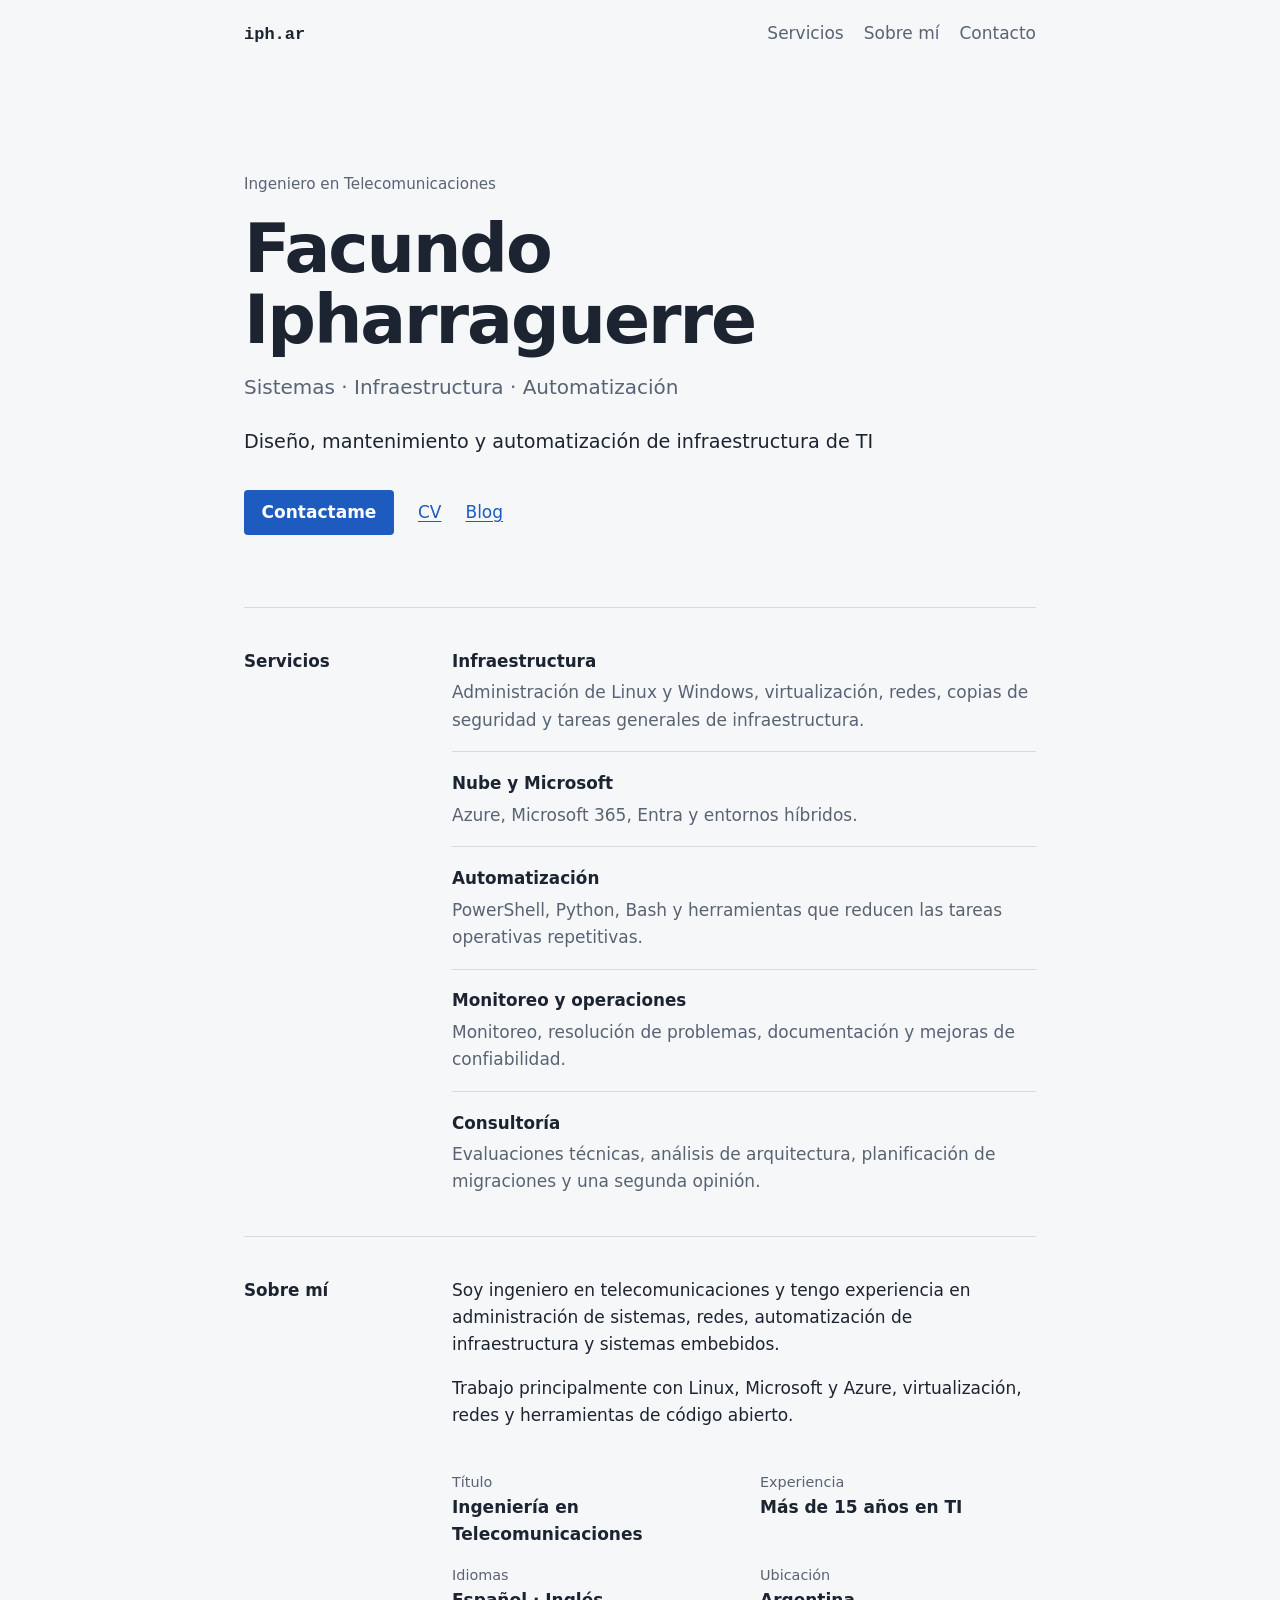
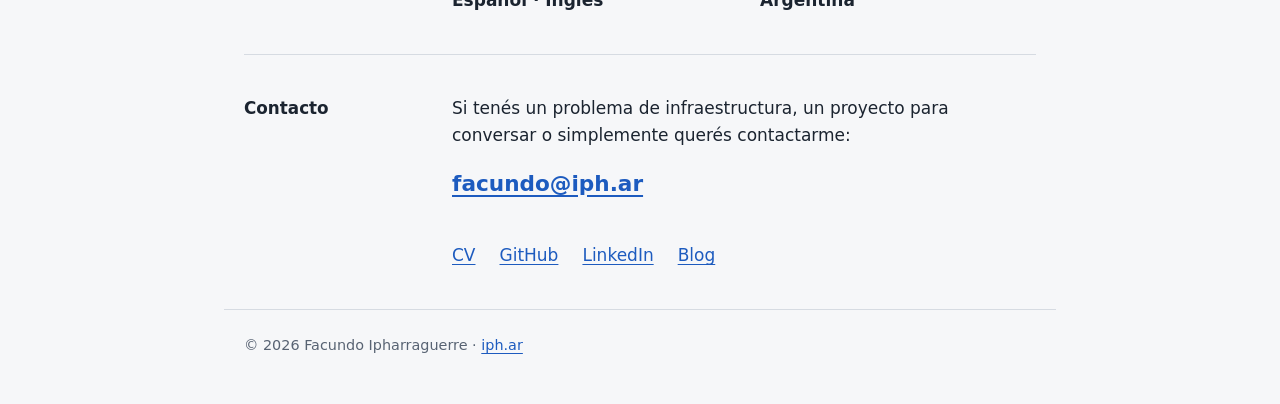
==== index_es.html @ 55589c00 "fixed languages routing" ====
<!doctype html>
<html lang="es">
<head>
    <meta charset="utf-8">
    <meta name="viewport" content="width=device-width, initial-scale=1">

    <title>Facundo Ipharraguerre — Sistemas e infraestructura</title>
    <meta name="description"
          content="Facundo Ipharraguerre — Ingeniero en Telecomunicaciones especializado en sistemas, infraestructura y automatización.">

    <link rel="stylesheet" href="style.css">
</head>

<body>

<header class="site-header">
    <nav>
        <a href="/" class="site-name">iph.ar</a>

        <div class="nav-links">
            <a href="#services">Servicios</a>
            <a href="#about">Sobre mí</a>
            <a href="#contact">Contacto</a>
        </div>
    </nav>
</header>


<main>

    <!-- Presentación -->

    <section id="hero">
        <p class="eyebrow">Ingeniero en Telecomunicaciones</p>

        <h1>Facundo Ipharraguerre</h1>

        <p class="tagline">
            Sistemas · Infraestructura · Automatización
        </p>

        <p class="intro">
            Diseño, mantenimiento y automatización de infraestructura de TI
        </p>

        <div class="hero-links">
            <a href="#contact">Contactame</a>
            <a href="https://facundo.iph.ar">CV</a>
            <a href="https://blog.iph.ar">Blog</a>
        </div>
    </section>


    <!-- Servicios -->

    <section id="services">
        <h2>Servicios</h2>

        <div class="service-list">

            <article>
                <h3>Infraestructura</h3>
                <p>
                    Administración de Linux y Windows, virtualización,
                    redes, copias de seguridad y tareas generales de infraestructura.
                </p>
            </article>

            <article>
                <h3>Nube y Microsoft</h3>
                <p>
                    Azure, Microsoft 365, Entra y entornos híbridos.
                </p>
            </article>

            <article>
                <h3>Automatización</h3>
                <p>
                    PowerShell, Python, Bash y herramientas que reducen
                    las tareas operativas repetitivas.
                </p>
            </article>

            <article>
                <h3>Monitoreo y operaciones</h3>
                <p>
                    Monitoreo, resolución de problemas, documentación y
                    mejoras de confiabilidad.
                </p>
            </article>

            <article>
                <h3>Consultoría</h3>
                <p>
                    Evaluaciones técnicas, análisis de arquitectura,
                    planificación de migraciones y una segunda opinión.
                </p>
            </article>

        </div>
    </section>


    <!-- Sobre mí -->

    <section id="about">
        <h2>Sobre mí</h2>

        <p>
            Soy ingeniero en telecomunicaciones y tengo experiencia en
            administración de sistemas, redes, automatización de infraestructura
            y sistemas embebidos.
        </p>

        <p>
            Trabajo principalmente con Linux, Microsoft y Azure,
            virtualización, redes y herramientas de código abierto.
        </p>

        <dl class="facts">
            <div>
                <dt>Título</dt>
                <dd>Ingeniería en Telecomunicaciones</dd>
            </div>

            <div>
                <dt>Experiencia</dt>
                <dd>Más de 15 años en TI</dd>
            </div>

            <div>
                <dt>Idiomas</dt>
                <dd>Español · Inglés</dd>
            </div>

            <div>
                <dt>Ubicación</dt>
                <dd>Argentina</dd>
            </div>
        </dl>
    </section>


    <!-- Contacto -->

    <section id="contact">
        <h2>Contacto</h2>

        <p>
            Si tenés un problema de infraestructura, un proyecto para conversar
            o simplemente querés contactarme:
        </p>

        <p>
            <a href="mailto:facundo@iph.ar">facundo@iph.ar</a>
        </p>

        <nav class="contact-links" aria-label="Enlaces externos">
            <a href="/cv/">CV</a>
            <a href="#">GitHub</a>
            <a href="#">LinkedIn</a>
            <a href="https://blog.iph.ar">Blog</a>
        </nav>
    </section>

</main>


<footer>
    <p>
        © 2026 Facundo Ipharraguerre · <a href="/">iph.ar</a>
    </p>
</footer>

</body>
</html>
---- style.css ----
/* iph.ar landing page
   No web fonts, no JS, no dependencies. Light/dark follows the OS. */

:root {
  color-scheme: light dark;

  --bg: #f6f7f9;
  --text: #1b2430;
  --muted: #586373;
  --rule: #d6dbe2;
  --accent: #1d5bbf;
  --accent-text: #ffffff;

  --sans: system-ui, -apple-system, "Segoe UI", Roboto, "Helvetica Neue", Arial, sans-serif;
  --mono: ui-monospace, "SF Mono", "Cascadia Mono", Consolas, monospace;
}

@media (prefers-color-scheme: dark) {
  :root {
    --bg: #12161c;
    --text: #e4e8ee;
    --muted: #9aa5b4;
    --rule: #2a323d;
    --accent: #7fa8f0;
    --accent-text: #0e1218;
  }
}

/* Base */

*, *::before, *::after { box-sizing: border-box; }

html { -webkit-text-size-adjust: 100%; }

@media (prefers-reduced-motion: no-preference) {
  html { scroll-behavior: smooth; }
}

body {
  margin: 0;
  background: var(--bg);
  color: var(--text);
  font: 1.0625rem/1.6 var(--sans);
}

/* One shared column for header, main and footer */
.site-header nav,
main,
footer {
  max-width: 52rem;
  margin-inline: auto;
  padding-inline: 1.25rem;
}

main p { max-width: 40rem; }

a {
  color: var(--accent);
  text-underline-offset: 0.2em;
}

a:hover { text-decoration-thickness: 2px; }

:focus-visible {
  outline: 2px solid var(--accent);
  outline-offset: 3px;
  border-radius: 2px;
}

/* Header */

.site-header nav {
  display: flex;
  flex-wrap: wrap;
  justify-content: space-between;
  align-items: baseline;
  gap: 0.5rem 2rem;
  padding-block: 1.25rem;
}

.site-name {
  font-family: var(--mono);
  font-weight: 600;
  color: var(--text);
  text-decoration: none;
}

.nav-links {
  display: flex;
  flex-wrap: wrap;
  gap: 0.25rem 1.25rem;
}

.nav-links a {
  color: var(--muted);
  text-decoration: none;
}

.nav-links a:hover { color: var(--text); }

/* Hero */

#hero {
  padding-block: clamp(3rem, 10vw, 6.5rem) clamp(2.5rem, 7vw, 4.5rem);
}

.eyebrow {
  margin: 0 0 1rem;
  color: var(--muted);
  font-size: 0.95rem;
}

h1 {
  margin: 0;
  font-size: clamp(2.4rem, 8vw, 4.25rem);
  line-height: 1.05;
  letter-spacing: -0.03em;
  font-weight: 700;
}

.tagline {
  margin: 1rem 0 0;
  font-size: 1.25rem;
  color: var(--muted);
}

.intro {
  margin: 1.5rem 0 0;
  font-size: 1.2rem;
}

.hero-links {
  display: flex;
  flex-wrap: wrap;
  align-items: center;
  gap: 0.75rem 1.5rem;
  margin-top: 2rem;
}

.hero-links a:first-child {
  padding: 0.55rem 1.1rem;
  border-radius: 4px;
  background: var(--accent);
  color: var(--accent-text);
  font-weight: 600;
  text-decoration: none;
}

.hero-links a:first-child:hover { opacity: 0.9; }

/* Sections: heading in a left column, content on the right */

main > section:not(#hero) {
  display: grid;
  grid-template-columns: 11rem minmax(0, 1fr);
  column-gap: 2rem;
  padding-block: 2.5rem;
  border-top: 1px solid var(--rule);
}

main > section:not(#hero) > h2 {
  grid-column: 1;
  margin: 0;
  font-size: 1.05rem;
  font-weight: 600;
}

main > section:not(#hero) > :not(h2) { grid-column: 2; }

section p { margin: 0 0 1em; }
section p:last-child { margin-bottom: 0; }

/* Services and projects: plain rows, no cards */

article {
  padding-block: 1.1rem;
  border-bottom: 1px solid var(--rule);
}

article:first-child { padding-top: 0; }

article:last-child {
  padding-bottom: 0;
  border-bottom: 0;
}

article h3 {
  margin: 0 0 0.3rem;
  font-size: 1.05rem;
}

article p {
  margin: 0;
  color: var(--muted);
}

.project-list a {
  display: inline-block;
  margin-top: 0.5rem;
  font-size: 0.95rem;
}

/* About facts */

.facts {
  display: grid;
  grid-template-columns: repeat(auto-fit, minmax(11rem, 1fr));
  gap: 1rem 2rem;
  margin: 1.5rem 0 0;
}

.facts dt {
  color: var(--muted);
  font-size: 0.9rem;
}

.facts dd {
  margin: 0;
  font-weight: 600;
}

/* Contact */

#contact p a[href^="mailto:"] {
  font-size: 1.35rem;
  font-weight: 600;
}

.contact-links {
  display: flex;
  flex-wrap: wrap;
  gap: 0.5rem 1.5rem;
  margin-top: 1.5rem;
}

/* Footer */

footer {
  padding-block: 1.5rem 3rem;
  border-top: 1px solid var(--rule);
  color: var(--muted);
  font-size: 0.9rem;
}

footer p { margin: 0; }

/* Narrow screens: stack heading above content */

@media (max-width: 40rem) {
  main > section:not(#hero) {
    grid-template-columns: 1fr;
  }

  main > section:not(#hero) > h2 { margin-bottom: 1rem; }
  main > section:not(#hero) > :not(h2) { grid-column: 1; }
}
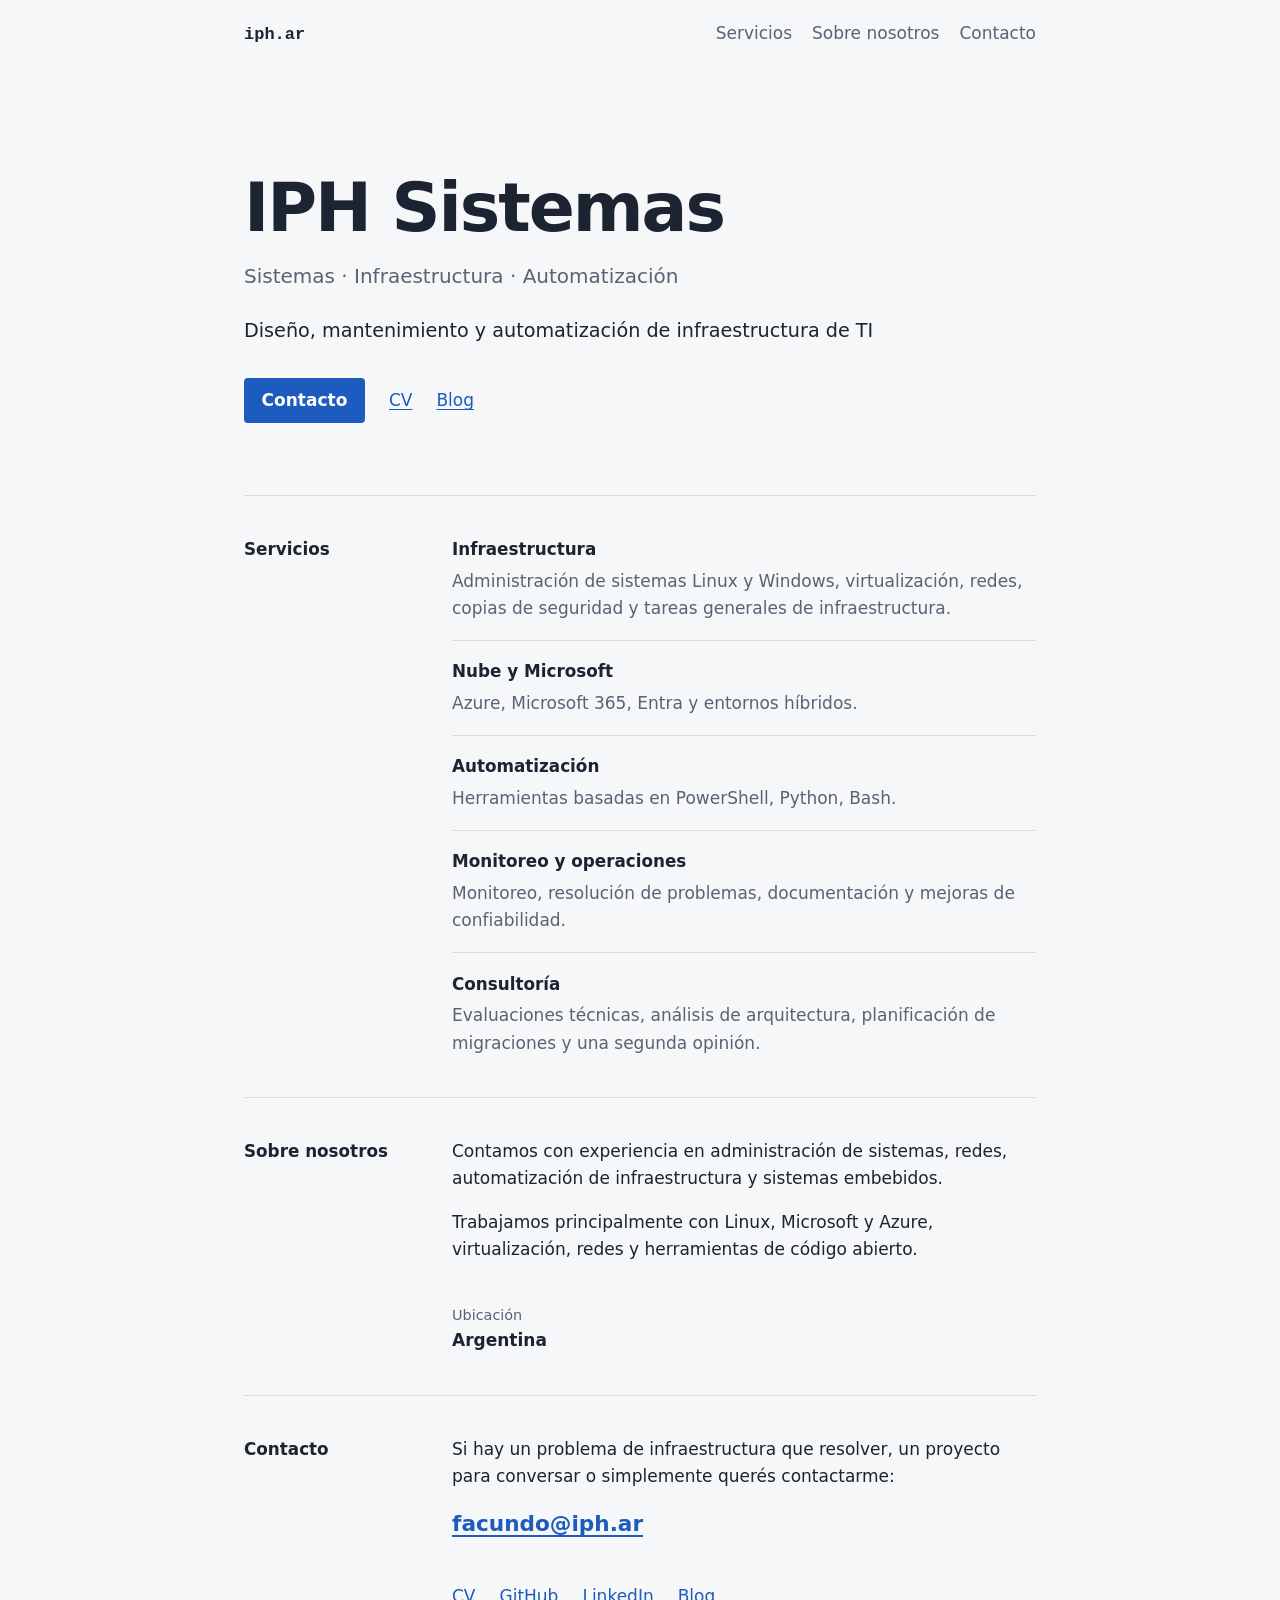
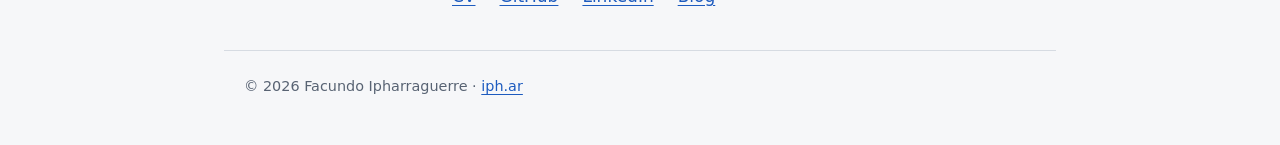
==== commit c5fc48d5: "fixed layout" ====
--- a/index_es.html
+++ b/index_es.html
@@ -4,9 +4,9 @@
     <meta charset="utf-8">
     <meta name="viewport" content="width=device-width, initial-scale=1">
 
-    <title>Facundo Ipharraguerre — Sistemas e infraestructura</title>
+    <title>IPH Sistemas</title>
     <meta name="description"
-          content="Facundo Ipharraguerre — Ingeniero en Telecomunicaciones especializado en sistemas, infraestructura y automatización.">
+          content="sistemas, infraestructura y automatización.">
 
     <link rel="stylesheet" href="style.css">
 </head>
@@ -19,7 +19,7 @@
 
         <div class="nav-links">
             <a href="#services">Servicios</a>
-            <a href="#about">Sobre mí</a>
+            <a href="#about">Sobre nosotros</a>
             <a href="#contact">Contacto</a>
         </div>
     </nav>
@@ -31,9 +31,7 @@
     <!-- Presentación -->
 
     <section id="hero">
-        <p class="eyebrow">Ingeniero en Telecomunicaciones</p>
-
-        <h1>Facundo Ipharraguerre</h1>
+	<h1>IPH Sistemas</h1>
 
         <p class="tagline">
             Sistemas · Infraestructura · Automatización
@@ -44,7 +42,7 @@
         </p>
 
         <div class="hero-links">
-            <a href="#contact">Contactame</a>
+            <a href="#contact">Contacto</a>
             <a href="https://facundo.iph.ar">CV</a>
             <a href="https://blog.iph.ar">Blog</a>
         </div>
@@ -61,7 +59,7 @@
             <article>
                 <h3>Infraestructura</h3>
                 <p>
-                    Administración de Linux y Windows, virtualización,
+                    Administración de sistemas Linux y Windows, virtualización,
                     redes, copias de seguridad y tareas generales de infraestructura.
                 </p>
             </article>
@@ -76,8 +74,7 @@
             <article>
                 <h3>Automatización</h3>
                 <p>
-                    PowerShell, Python, Bash y herramientas que reducen
-                    las tareas operativas repetitivas.
+                    Herramientas basadas en PowerShell, Python, Bash.
                 </p>
             </article>
 
@@ -101,38 +98,21 @@
     </section>
 
 
-    <!-- Sobre mí -->
+    <!-- Sobre el proyecto -->
 
     <section id="about">
-        <h2>Sobre mí</h2>
+        <h2>Sobre nosotros</h2>
 
         <p>
-            Soy ingeniero en telecomunicaciones y tengo experiencia en
-            administración de sistemas, redes, automatización de infraestructura
-            y sistemas embebidos.
+            Contamos con experiencia en administración de sistemas, redes, automatización de infraestructura y sistemas embebidos.
         </p>
 
         <p>
-            Trabajo principalmente con Linux, Microsoft y Azure,
+            Trabajamos principalmente con Linux, Microsoft y Azure,
             virtualización, redes y herramientas de código abierto.
         </p>
 
         <dl class="facts">
-            <div>
-                <dt>Título</dt>
-                <dd>Ingeniería en Telecomunicaciones</dd>
-            </div>
-
-            <div>
-                <dt>Experiencia</dt>
-                <dd>Más de 15 años en TI</dd>
-            </div>
-
-            <div>
-                <dt>Idiomas</dt>
-                <dd>Español · Inglés</dd>
-            </div>
-
             <div>
                 <dt>Ubicación</dt>
                 <dd>Argentina</dd>
@@ -147,8 +127,7 @@
         <h2>Contacto</h2>
 
         <p>
-            Si tenés un problema de infraestructura, un proyecto para conversar
-            o simplemente querés contactarme:
+            Si hay un problema de infraestructura que resolver, un proyecto para conversar o simplemente querés contactarme:
         </p>
 
         <p>
@@ -156,9 +135,9 @@
         </p>
 
         <nav class="contact-links" aria-label="Enlaces externos">
-            <a href="/cv/">CV</a>
-            <a href="#">GitHub</a>
-            <a href="#">LinkedIn</a>
+            <a href="https://facundo.iph.ar/">CV</a>
+            <a href="https://github.com/fipharraguerre">GitHub</a>
+            <a href="https://www.linkedin.com/in/fipharraguerre/">LinkedIn</a>
             <a href="https://blog.iph.ar">Blog</a>
         </nav>
     </section>
--- a/style.css
+++ b/style.css
@@ -170,7 +170,7 @@
 section p { margin: 0 0 1em; }
 section p:last-child { margin-bottom: 0; }
 
-/* Services and projects: plain rows, no cards */
+/* Services and projects */
 
 article {
   padding-block: 1.1rem;
@@ -192,6 +192,24 @@
 article p {
   margin: 0;
   color: var(--muted);
+}
+
+#services .service-cards {
+  display: grid;
+  grid-template-columns: repeat(2, minmax(0, 1fr));
+  gap: 0.75rem;
+}
+
+#services .service-cards article {
+  padding: 0.8rem 0.9rem;
+  border: 1px solid var(--rule);
+  border-radius: 4px;
+}
+
+#services .service-cards article:first-child,
+#services .service-cards article:last-child {
+  padding: 0.8rem 0.9rem;
+  border-bottom: 1px solid var(--rule);
 }
 
 .project-list a {
@@ -254,3 +272,7 @@
   main > section:not(#hero) > h2 { margin-bottom: 1rem; }
   main > section:not(#hero) > :not(h2) { grid-column: 1; }
 }
+
+@media (max-width: 32rem) {
+  #services .service-cards { grid-template-columns: 1fr; }
+}
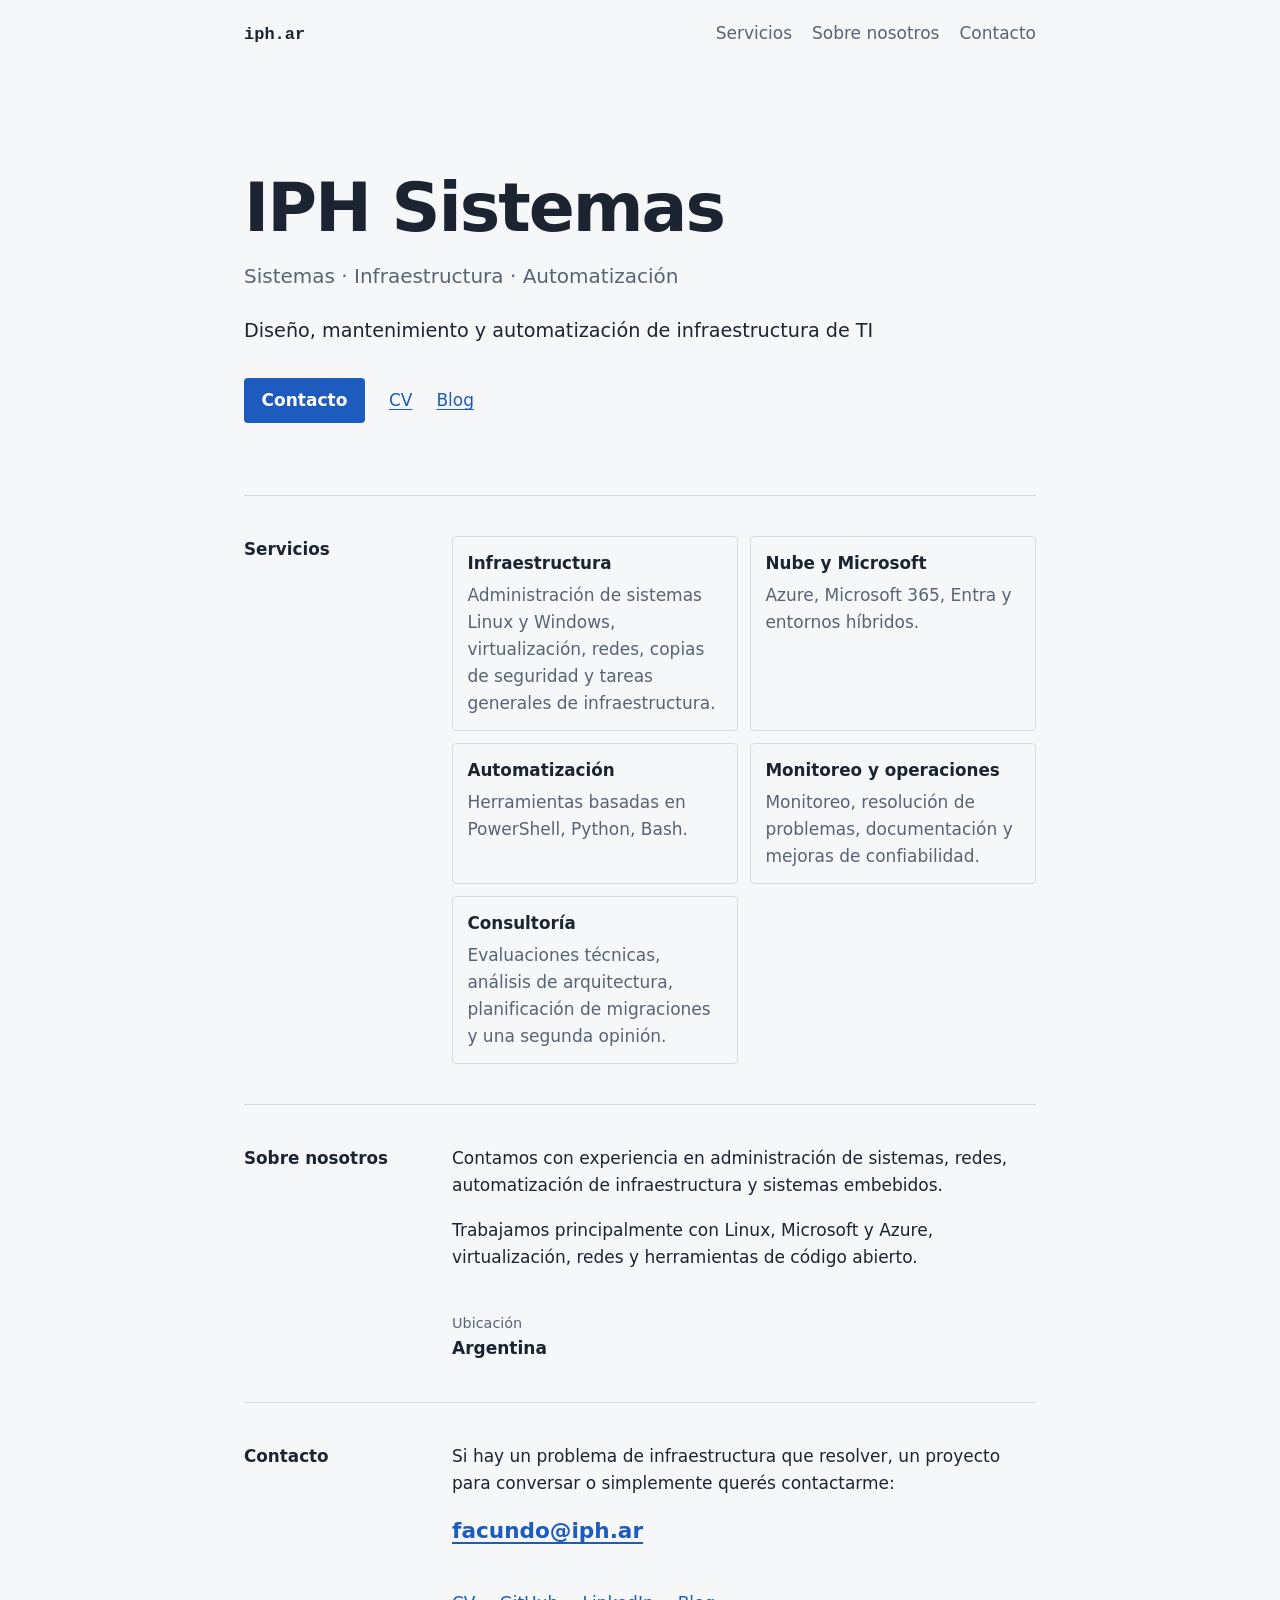
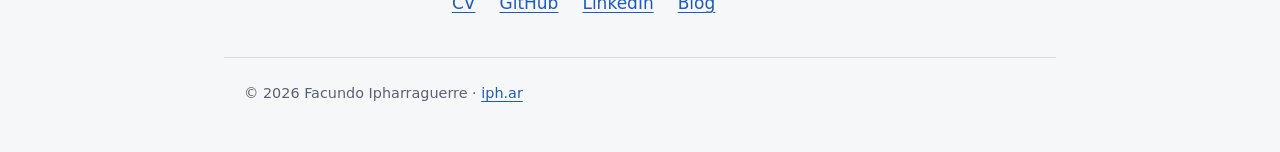
==== commit 703846ec: "fixed layout" ====
--- a/index_es.html
+++ b/index_es.html
@@ -54,7 +54,7 @@
     <section id="services">
         <h2>Servicios</h2>
 
-        <div class="service-list">
+        <div class="service-list service-cards">
 
             <article>
                 <h3>Infraestructura</h3>
